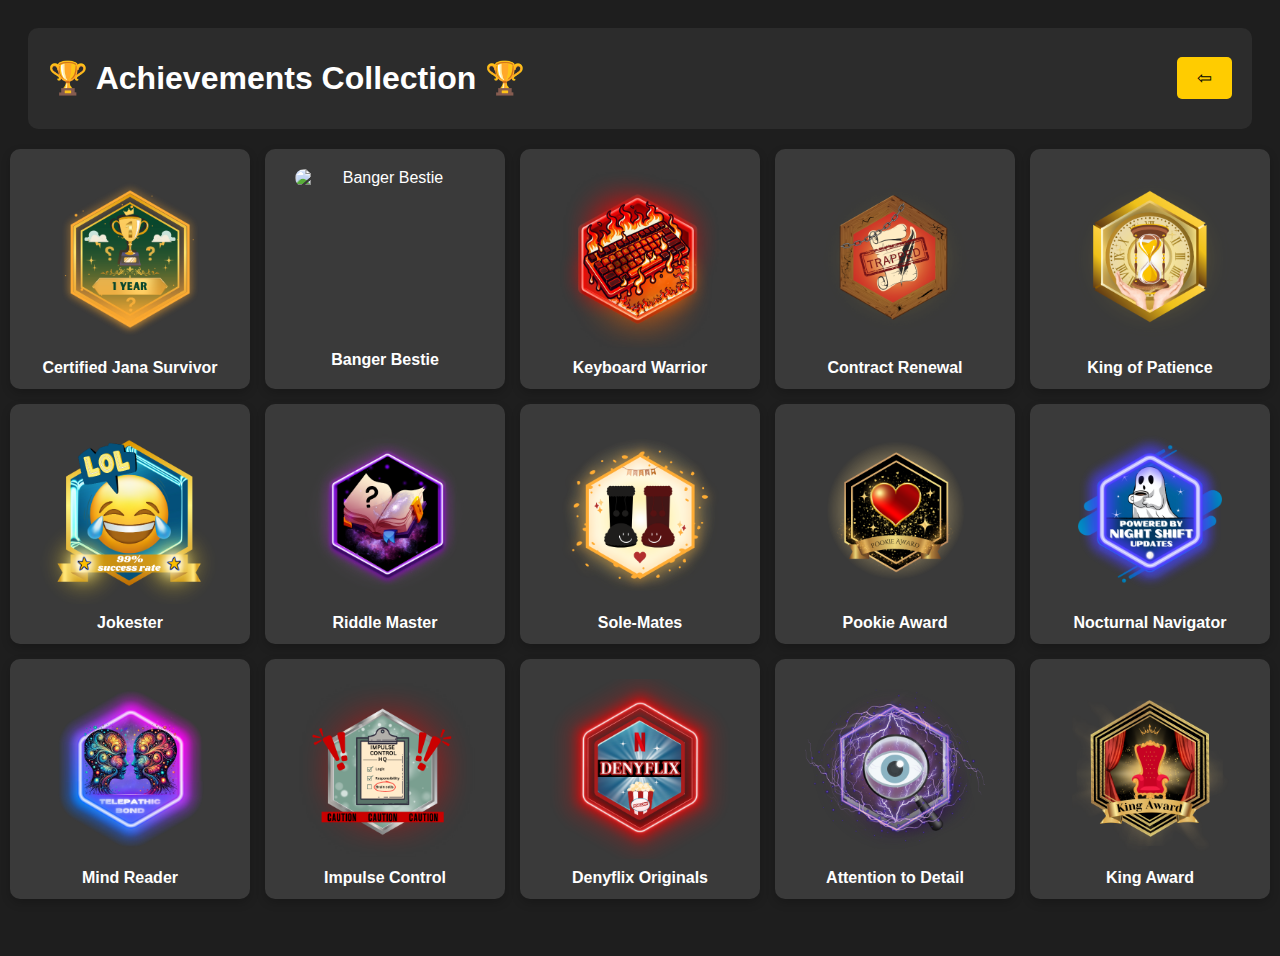
==== achievements.html @ 3c01743a "Add files via upload" ====
<!DOCTYPE html>
<html lang="en">
<head>
    <meta charset="UTF-8">
    <meta name="viewport" content="width=device-width, initial-scale=1.0">
    <title>Achievements Collection</title>
    <link rel="stylesheet" href="styles.css">
</head>
<body>

    <!-- Header -->
    <header>
        <h1>🏆 Achievements Collection 🏆</h1>
        <button onclick="window.location.href='index.html'">⇦</button>
    </header>

    <!-- Achievements Grid -->
    <div class="achievements-container">
        <div class="achievement" onclick="showAchievement('certified-survivor')">
            <img src="achievements/oneyear.png" alt="Certified Jana Survivor">
            <h2>Certified Jana Survivor</h2>
        </div>

        <div class="achievement" onclick="showAchievement('spotify-master')">
            <img src="achievements/jany.png" alt="Banger Bestie">
            <h2>Banger Bestie</h2>
        </div>

        <div class="achievement" onclick="showAchievement('chat-level')">
            <img src="achievements/fire.png" alt="Chat Level Master">
            <h2>Keyboard Warrior</h2>
        </div>

        <div class="achievement" onclick="showAchievement('contract-renewal')">
            <img src="achievements/trapped.png" alt="Contract Renewal">
            <h2>Contract Renewal</h2>
        </div>

        <div class="achievement" onclick="showAchievement('patience-master')">
            <img src="achievements/patience.png" alt="Master of Patience">
            <h2>King of Patience</h2>
        </div>

        <div class="achievement" onclick="showAchievement('jokester')">
            <img src="achievements/jokester.png" alt="Jokester">
            <h2>Jokester</h2>
        </div>

        <div class="achievement" onclick="showAchievement('riddle-master')">
            <img src="achievements/riddle.png" alt="Riddle Master">
            <h2>Riddle Master</h2>
        </div>

        <div class="achievement" onclick="showAchievement('sole-mates')">
            <img src="achievements/sole-mate.png" alt="Sole-Mates">
            <h2>Sole-Mates</h2>
        </div>

        <div class="achievement" onclick="showAchievement('pookie-award')">
            <img src="achievements/Pookie Award.png" alt="Pookie Award">
            <h2>Pookie Award</h2>
        </div>

        <div class="achievement" onclick="showAchievement('nocturnal-navigator')">
            <img src="achievements/POWERED BY.png" alt="Nocturnal Navigator">
            <h2>Nocturnal Navigator</h2>
        </div>

        <div class="achievement" onclick="showAchievement('mind-reader')">
            <img src="achievements/mind.png" alt="Mind Reader">
            <h2>Mind Reader</h2>
        </div>

        <div class="achievement" onclick="showAchievement('reality-check')">
            <img src="achievements/Impulse.png" alt="Denys Reality Check">
            <h2>Impulse Control</h2>
        </div>

        <div class="achievement" onclick="showAchievement('denyflix')">
            <img src="achievements/DENYFLIX.png" alt="Denyflix Originals">
            <h2>Denyflix Originals</h2>
        </div>

        <div class="achievement" onclick="showAchievement('attention-to-detail')">
            <img src="achievements/I SEE EVERYTHING.png" alt="Attention to Detail">
            <h2>Attention to Detail</h2>
        </div>

        <div class="achievement" onclick="showAchievement('king')">
            <img src="achievements/Amazing.png" alt="King">
            <h2>King Award</h2>
        </div>
    </div>

    <!-- Modal for Achievements (Hidden Initially) -->
    <div id="achievement-modal" class="modal">
        <div class="modal-content">
            <span class="close" onclick="closeModal()">&times;</span>
            <img id="achievement-image" src="" alt="Achievement Image" style="width: 300px; margin-bottom: 10px;">
            <h2 id="achievement-title"></h2>
            <p id="achievement-description"></p>
        </div>
    </div>

    <script src="script.js"></script>

</body>
</html>
---- styles.css ----
body {
    font-family: 'Arial', sans-serif;
    text-align: center;
    background-color: #1e1e1e;
    color: white;
    padding: 20px;
    height: 100vh;
    overflow: hidden;
}

/* Progress Bar */
.progress-container {
    position: fixed;
    top: 50%;
    left: 50%;
    transform: translate(-50%, -50%);
    text-align: center;
    width: 80%;
    background-color: #444;
    margin: 20px auto;
    height: 25px;
    border-radius: 10px;
    overflow: hidden;
}

.progress-bar {
    height: 100%;
    width: 0%;
    background-color: #3f1313;
    transition: width 0.15s ease-in-out;
}

#loading-text {
    font-size: 50px;
    font-weight: bold;
    color: #ffffff;
    margin-bottom: 10px;
    margin-top: 200px;
}

/* Hide elements initially */
#main-content, #letter-section {
    opacity: 0;
    transition: opacity 1s ease-in-out;
}

#main-content h1 {
    font-size: 3.5rem;
    font-weight: bold;
    color: #ffcc00;
    text-shadow: 0px 0px 10px rgba(255, 204, 0, 0.8), 0px 0px 20px rgba(255, 204, 0, 0.6);
    animation: glowEffect 1.5s infinite alternate;
    margin-bottom: 40px;
    margin-top: 180px;
    margin-bottom: 60px;
}

/* Glowing Animation */
@keyframes glowEffect {
    0% {
        text-shadow: 0px 0px 10px rgba(255, 204, 0, 0.8);
        transform: scale(1);
    }
    100% {
        text-shadow: 0px 0px 20px rgba(255, 204, 0, 1);
        transform: scale(1.02);
    }
}

#main-content h1 {
    animation: glowEffect 1.5s infinite alternate ease-in-out;
}


#main-content p {
    font-size: 1.3rem; 
    font-weight: 400;
    background: rgba(255, 255, 255, 0.1);
    padding: 30px 50px; 
    border-radius: 15px;
    line-height: 1.8; 
    border: 2px solid rgba(255, 255, 255, 0.2);
    box-shadow: 0px 0px 12px rgba(255, 204, 0, 0.2);
    max-width: 700px;
    width: 85%; 
    text-align: center;

    display: flex;
    flex-direction: column; 
    justify-content: center;
    align-items: center;
    gap: 10px; 
    
    margin: 0px auto;
    font-family: 'Poppins', sans-serif; 
}

/* Make the bold text (like "one year") stand out more */
#main-content p strong {
    font-size: 1.4rem; 
    font-weight: 600;
    color: #ffcc00; 
}

/* Extra: Add subtle animation */
@keyframes fadeInText {
    from {
        opacity: 0;
        transform: translateY(10px);
    }
    to {
        opacity: 1;
        transform: translateY(0);
    }
}

#main-content p {
    animation: fadeInText 0.5s ease-in-out;
}


#main-content p:hover {
    transform: scale(1.02);
    border-color: rgba(255, 204, 0, 0.8);
}

#continue-btn {
    background: linear-gradient(45deg, #ffcc00, #ffdd44);
    color: black;
    padding: 14px 30px;
    font-size: 1.3rem;
    border: none;
    border-radius: 10px;
    margin-top: 20px;
    cursor: pointer;
    transition: background 0.3s, transform 0.2s;
    box-shadow: 0 4px 15px rgba(255, 204, 0, 0.4);
    animation: pulseEffect 1.5s infinite alternate;
    margin-top: 60px;
}

/* Subtle Hover Animation */
#continue-btn:hover {
    background: linear-gradient(45deg, #c59f23, #fce043);
    transform: scale(1.05);
}

/* Pulse Animation */
@keyframes pulseEffect {
    from {
        box-shadow: 0px 0px 8px rgba(255, 187, 0, 0.4);
    }
    to {
        box-shadow: 0px 0px 15px rgb(247, 219, 63);
    }
}


#main-content {
    display: flex;
    flex-direction: column;
    align-items: center;
    justify-content: center;
    height: 100vh;
    text-align: center;
    width: 100%;
    animation: fadeInScale 0.6s ease-out;

    margin-top: 0;
    position: relative;
}

@keyframes fadeInScale {
    from {
        opacity: 0;
        transform: scale(0.95);
    }
    to {
        opacity: 1;
        transform: scale(1);
    }
}

button {
    background-color: #ffcc00;
    color: rgb(0, 0, 0);
    padding: 10px 20px;
    border: none;
    font-size: 18px;
    margin-top: 0px;
    cursor: pointer;
    border-radius: 5px;
}

button:hover {
    background-color: #fce043;
}

header {
    display: flex;
    justify-content: space-between;
    align-items: center;
    background-color: #2c2c2c;
    padding: 10px 20px;
    border-radius: 10px;
}

/* Achievements Grid */
.achievements-container {
    display: grid;
    grid-template-columns: repeat(5, 1fr);
    gap: 15px;
    padding: 20px;
    max-width: 1100px;
    margin: 0 auto;
    justify-content: center;
}

/* Individual Achievement Boxes */
.achievement {
    background-color: #3a3a3a;
    padding: 20px;
    border-radius: 10px;
    box-shadow: 0px 4px 10px rgba(0, 0, 0, 0.2);
    transition: transform 0.2s ease, background-color 0.3s;
    cursor: pointer;
    display: flex;
    flex-direction: column;
    align-items: center;
    justify-content: space-between;
    height: 200px;
    width: 200px;
}

.achievement:hover {
    background-color: #3f1313;
    transform: scale(1.05);
}

/* Achievement Images */
.achievement img {
    width: 180px;
    height: auto;
    border-radius: 10px;
}

/* Achievement Titles */
.achievement h2 {
    margin-top: 10px;
    font-weight: bold;
}

/* Modal Styles */
.modal {
    display: none;
    position: fixed;
    z-index: 10;
    left: 50%;
    top: 50%;
    transform: translate(-50%, -50%);
    width: 100%;
    height: 100%;
    background-color: rgba(0, 0, 0, 0.7);
    align-items: center;
    justify-content: center;
}

.modal-content {
    background-color: #2c2c2c;
    padding: 25px;
    width: 90%;
    max-width: 500px;
    border-radius: 12px;
    text-align: center;
    box-shadow: 0px 4px 15px rgba(0, 0, 0, 0.3);
    animation: fadeIn 0.3s ease-in-out;
}

/* Title Styling */
#achievement-title {
    font-size: 1.8rem;
    font-weight: bold;
    color: #ffcc00; /* Gold color for importance */
    text-shadow: 2px 2px 5px rgba(0, 0, 0, 0.5);
    margin-bottom: 10px;
}

/* Image Styling */
#achievement-image {
    width: 150px;
    height: auto;
    border-radius: 10px;
    margin: 15px 0;
    box-shadow: 0px 4px 10px rgba(255, 255, 255, 0.2);
}

/* Description Styling */
#achievement-description {
    font-size: 1.2rem;
    line-height: 1.6;
    color: #dcdcdc;
    background: rgba(255, 255, 255, 0.1);
    padding: 12px 20px;
    border-radius: 8px;
    max-width: 450px;
    margin: 0 auto 15px;
    box-shadow: 0 0 10px rgba(255, 255, 255, 0.1);
}

/* Extra Text Styling */
#achievement-description em {
    display: block;
    font-size: 1rem;
    color: #e9be4a; /* Soft red/pink for fun contrast */
    font-style: italic;
    margin-top: 10px;
}

.close {
    color: white;
    font-size: 28px;
    font-weight: bold;
    cursor: pointer;
    position: absolute;
    right: 20px;
    top: 15px;
    transition: 0.3s ease-in-out;
}

.close:hover {
    color: #ffcc00;
}

@keyframes slideUp {
    from {
        opacity: 0;
        transform: translateY(20px);
    }
    to {
        opacity: 1;
        transform: translateY(0);
    }
}
.modal-content {
    animation: slideUp 0.4s ease-in-out;
}


h2{
    font-size: 16px;
    text-align: center;
    margin: 20px 0 0 0;
}

#letter-section {
    max-width: 800px;
    margin: 30px auto;
    background: linear-gradient(to bottom, #2c2c2c, #1e1e1e);
    padding: 50px;
    border-radius: 20px;
    text-align: center;
    font-family: 'Times New Roman', serif;
    color: #f8f8f8;
    border: 5px solid #ffcc00;
    box-shadow: 0px 5px 20px rgba(255, 204, 0, 0.5);
    position: relative;
}

#letter-section::before {
    content: "🏆 Official Certificate 🏆";
    display: block;
    font-size: 2rem;
    font-weight: bold;
    color: #ffcc00;
    margin-bottom: 20px;
}

#letter-section p {
    font-size: 1.4rem;
    line-height: 2;
    font-weight: 500;
}

#letter-section strong {
    color: #ffcc00;
    font-weight: bold;
}

.seal {
    position: absolute;
    bottom: -40px;
    left: 50%;
    transform: translateX(-50%);
    background: radial-gradient(circle, #ffcc00, #aa8800);
    color: black;
    font-size: 1.3rem;
    font-weight: bold;
    padding: 10px 20px;
    border-radius: 50%;
    border: 3px solid white;
    box-shadow: 0px 0px 15px rgba(255, 204, 0, 0.8);
}

#view-achievements {
    background: linear-gradient(to right, #ffcc00, #ffaa00);
    color: black;
    padding: 15px 30px;
    font-size: 1.3rem;
    border: none;
    border-radius: 15px;
    display: inline-block;
    margin-top: 30px;
    cursor: pointer;
    transition: transform 0.3s ease-in-out;
}

#view-achievements:hover {
    transform: scale(1.05);
}
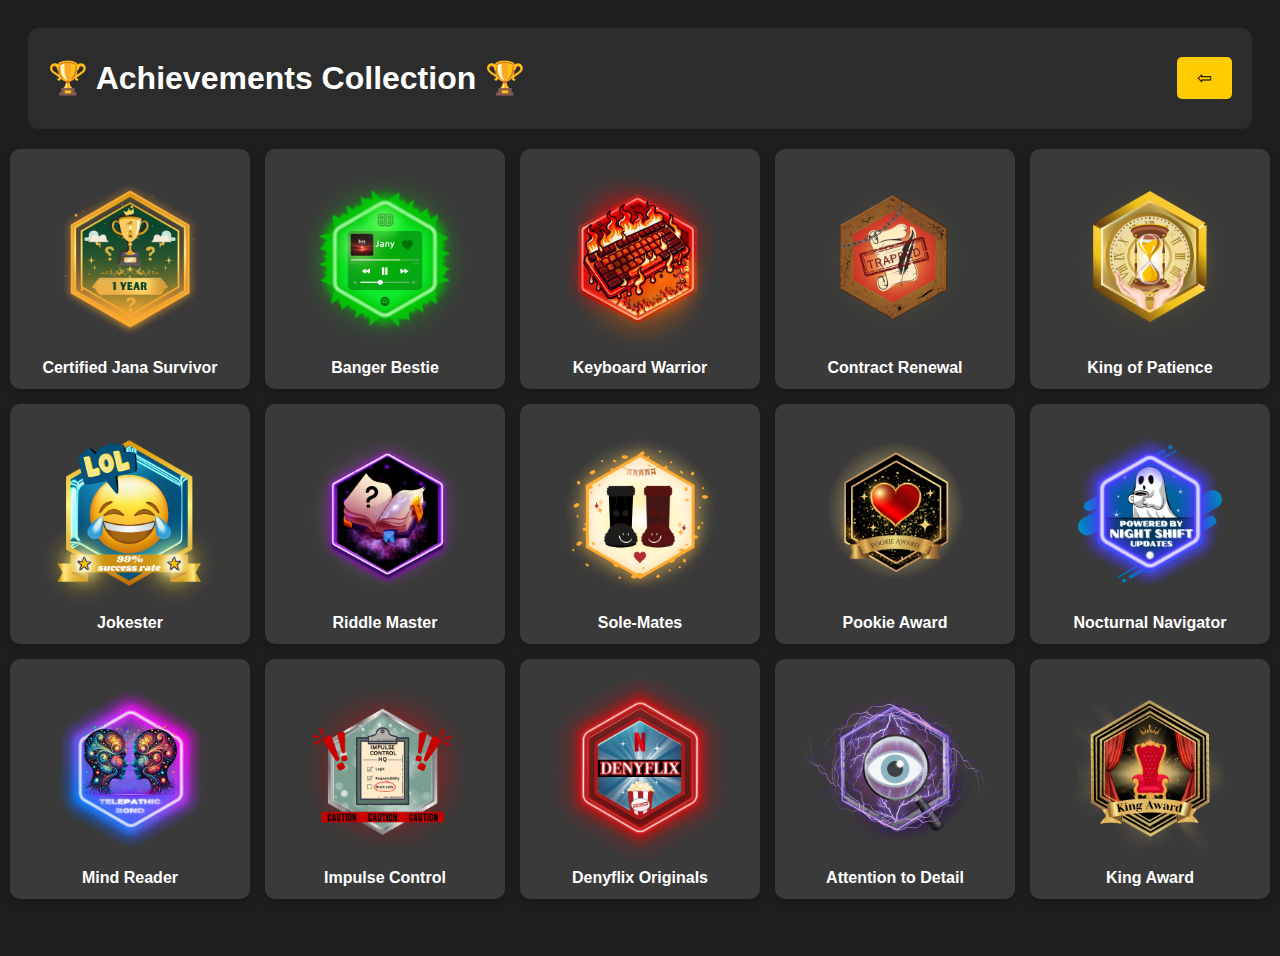
==== commit c8c8c605: "achievements.html" ====
--- a/achievements.html
+++ b/achievements.html
@@ -22,7 +22,7 @@
         </div>
 
         <div class="achievement" onclick="showAchievement('spotify-master')">
-            <img src="achievements/jany.png" alt="Banger Bestie">
+            <img src="achievements/Jany.png" alt="Banger Bestie">
             <h2>Banger Bestie</h2>
         </div>
 
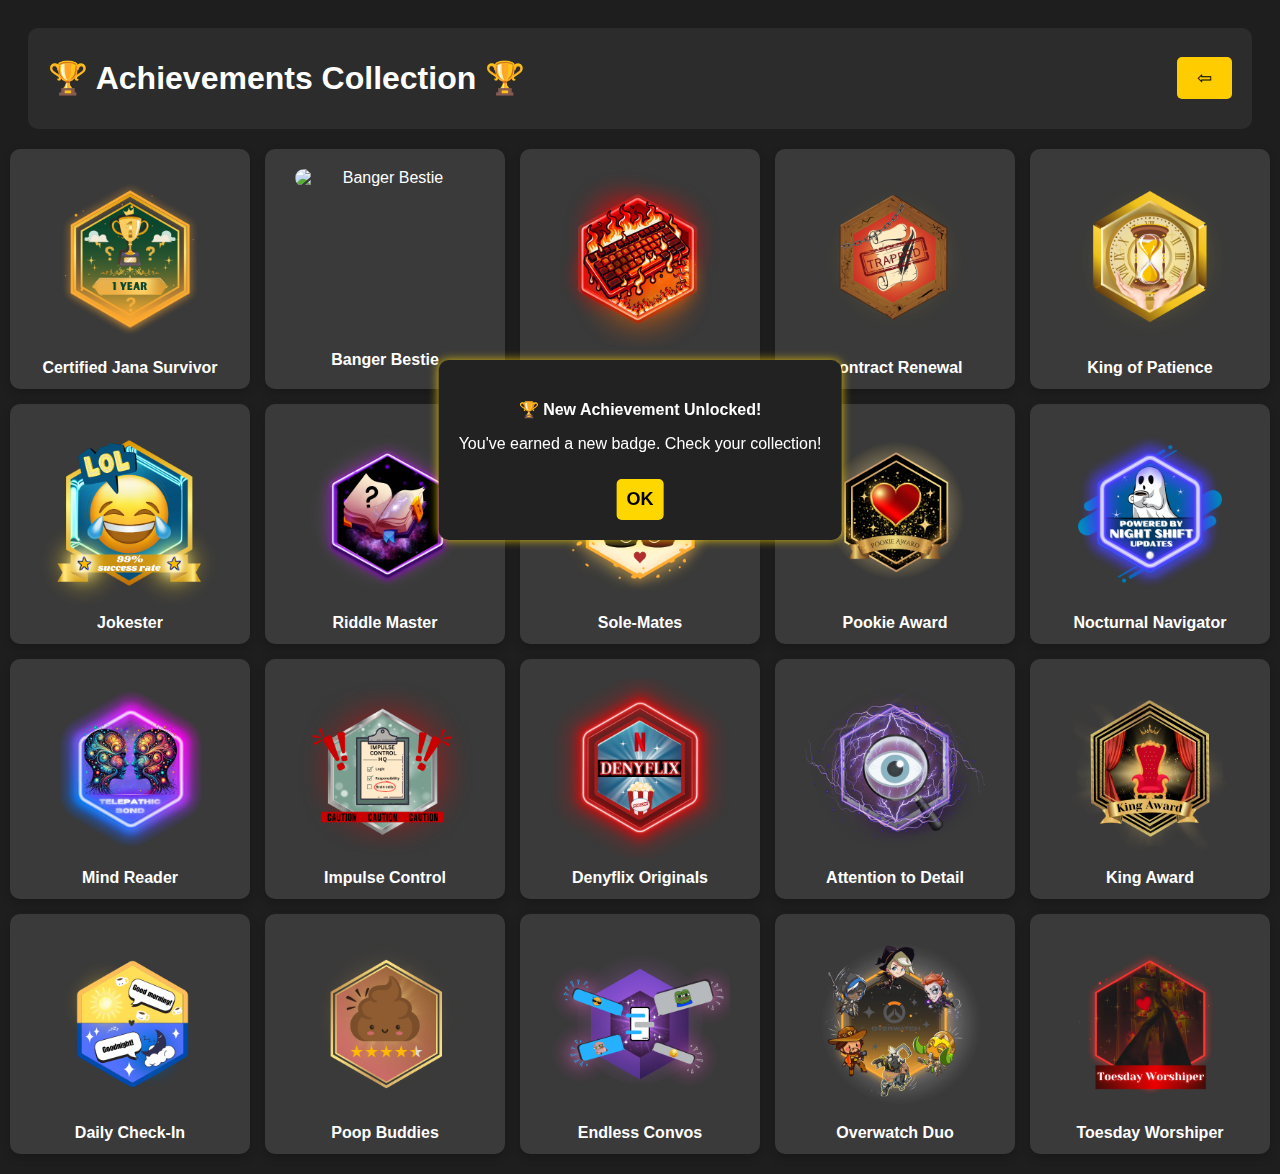
==== commit 65f5b2ac: "Add files via upload" ====
--- a/achievements.html
+++ b/achievements.html
@@ -6,7 +6,7 @@
     <title>Achievements Collection</title>
     <link rel="stylesheet" href="styles.css">
 </head>
-<body>
+<body class="achievements-page">
 
     <!-- Header -->
     <header>
@@ -22,7 +22,7 @@
         </div>
 
         <div class="achievement" onclick="showAchievement('spotify-master')">
-            <img src="achievements/Jany.png" alt="Banger Bestie">
+            <img src="achievements/jany.png" alt="Banger Bestie">
             <h2>Banger Bestie</h2>
         </div>
 
@@ -90,6 +90,31 @@
             <img src="achievements/Amazing.png" alt="King">
             <h2>King Award</h2>
         </div>
+
+        <div class="achievement" onclick="showAchievement('check-in')">
+            <img src="achievements/Good.png" alt="Check-in">
+            <h2>Daily Check-In</h2>
+        </div>
+        
+        <div class="achievement" onclick="showAchievement('poop-expert')">
+            <img src="achievements/poop.png" alt="Poop-Expert">
+            <h2>Poop Buddies</h2>
+        </div>
+
+        <div class="achievement" onclick="showAchievement('endless-convos')">
+            <img src="achievements/phone.png" alt="Endless-Convos">
+            <h2>Endless Convos</h2>
+        </div>
+
+        <div class="achievement" onclick="showAchievement('ow')">
+            <img src="achievements/ow.png" alt="OW">
+            <h2>Overwatch Duo</h2>
+        </div>
+
+        <div class="achievement" onclick="showAchievement('feet')">
+            <img src="achievements/feet.png" alt="Feet">
+            <h2>Toesday Worshiper</h2>
+        </div>
     </div>
 
     <!-- Modal for Achievements (Hidden Initially) -->
@@ -102,6 +127,14 @@
         </div>
     </div>
 
+    <div id="achievementPopup" class="popup">
+        <div class="popup-content">
+            <h2>🏆 New Achievement Unlocked!</h2>
+            <p>You've earned a new badge. Check your collection!</p>
+            <button onclick="closePopup()">OK</button>
+        </div>
+    </div>
+
     <script src="script.js"></script>
 
 </body>
--- a/styles.css
+++ b/styles.css
@@ -7,6 +7,11 @@
     height: 100vh;
     overflow: hidden;
 }
+
+body.achievements-page {
+    overflow: auto;
+}
+
 
 /* Progress Bar */
 .progress-container {
@@ -417,3 +422,34 @@
 #view-achievements:hover {
     transform: scale(1.05);
 }
+
+.popup {
+    position: fixed;
+    top: 50%;
+    left: 50%;
+    transform: translate(-50%, -50%);
+    background: #222;
+    color: white;
+    padding: 20px;
+    border-radius: 10px;
+    box-shadow: 0 0 10px rgba(255, 215, 0, 0.8);
+    display: none;
+    z-index: 1000;
+    text-align: center;
+}
+
+.popup-content {
+    display: flex;
+    flex-direction: column;
+    align-items: center;
+}
+
+.popup button {
+    background: gold;
+    border: none;
+    padding: 10px;
+    margin-top: 10px;
+    cursor: pointer;
+    font-weight: bold;
+    border-radius: 5px;
+}
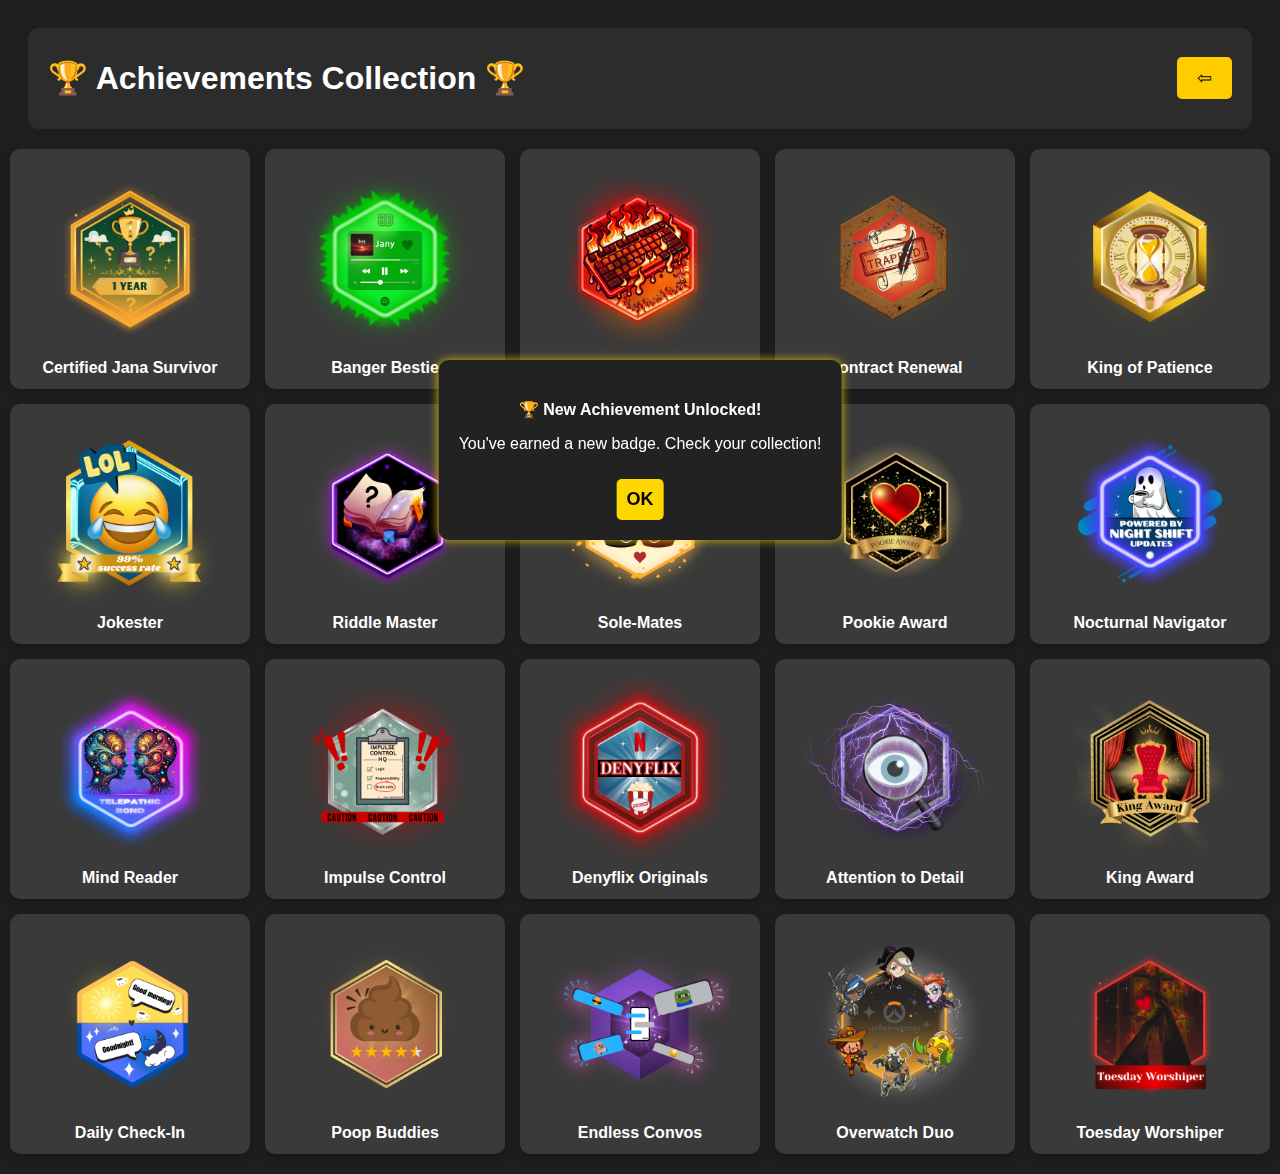
==== commit 1108b66d: "achievements.html" ====
--- a/achievements.html
+++ b/achievements.html
@@ -22,7 +22,7 @@
         </div>
 
         <div class="achievement" onclick="showAchievement('spotify-master')">
-            <img src="achievements/jany.png" alt="Banger Bestie">
+            <img src="achievements/Jany.png" alt="Banger Bestie">
             <h2>Banger Bestie</h2>
         </div>
 
@@ -117,7 +117,7 @@
         </div>
     </div>
 
-    <!-- Modal for Achievements (Hidden Initially) -->
+    
     <div id="achievement-modal" class="modal">
         <div class="modal-content">
             <span class="close" onclick="closeModal()">&times;</span>
--- a/styles.css
+++ b/styles.css
@@ -13,7 +13,7 @@
 }
 
 
-/* Progress Bar */
+
 .progress-container {
     position: fixed;
     top: 50%;
@@ -43,7 +43,7 @@
     margin-top: 200px;
 }
 
-/* Hide elements initially */
+
 #main-content, #letter-section {
     opacity: 0;
     transition: opacity 1s ease-in-out;
@@ -60,7 +60,6 @@
     margin-bottom: 60px;
 }
 
-/* Glowing Animation */
 @keyframes glowEffect {
     0% {
         text-shadow: 0px 0px 10px rgba(255, 204, 0, 0.8);
@@ -100,14 +99,14 @@
     font-family: 'Poppins', sans-serif; 
 }
 
-/* Make the bold text (like "one year") stand out more */
+
 #main-content p strong {
     font-size: 1.4rem; 
     font-weight: 600;
     color: #ffcc00; 
 }
 
-/* Extra: Add subtle animation */
+
 @keyframes fadeInText {
     from {
         opacity: 0;
@@ -144,13 +143,13 @@
     margin-top: 60px;
 }
 
-/* Subtle Hover Animation */
+
 #continue-btn:hover {
     background: linear-gradient(45deg, #c59f23, #fce043);
     transform: scale(1.05);
 }
 
-/* Pulse Animation */
+
 @keyframes pulseEffect {
     from {
         box-shadow: 0px 0px 8px rgba(255, 187, 0, 0.4);
@@ -221,7 +220,7 @@
     justify-content: center;
 }
 
-/* Individual Achievement Boxes */
+
 .achievement {
     background-color: #3a3a3a;
     padding: 20px;
@@ -242,20 +241,20 @@
     transform: scale(1.05);
 }
 
-/* Achievement Images */
+
 .achievement img {
     width: 180px;
     height: auto;
     border-radius: 10px;
 }
 
-/* Achievement Titles */
+
 .achievement h2 {
     margin-top: 10px;
     font-weight: bold;
 }
 
-/* Modal Styles */
+
 .modal {
     display: none;
     position: fixed;
@@ -281,16 +280,15 @@
     animation: fadeIn 0.3s ease-in-out;
 }
 
-/* Title Styling */
 #achievement-title {
     font-size: 1.8rem;
     font-weight: bold;
-    color: #ffcc00; /* Gold color for importance */
+    color: #ffcc00; 
     text-shadow: 2px 2px 5px rgba(0, 0, 0, 0.5);
     margin-bottom: 10px;
 }
 
-/* Image Styling */
+
 #achievement-image {
     width: 150px;
     height: auto;
@@ -299,7 +297,7 @@
     box-shadow: 0px 4px 10px rgba(255, 255, 255, 0.2);
 }
 
-/* Description Styling */
+
 #achievement-description {
     font-size: 1.2rem;
     line-height: 1.6;
@@ -312,11 +310,11 @@
     box-shadow: 0 0 10px rgba(255, 255, 255, 0.1);
 }
 
-/* Extra Text Styling */
+
 #achievement-description em {
     display: block;
     font-size: 1rem;
-    color: #e9be4a; /* Soft red/pink for fun contrast */
+    color: #e9be4a; 
     font-style: italic;
     margin-top: 10px;
 }
